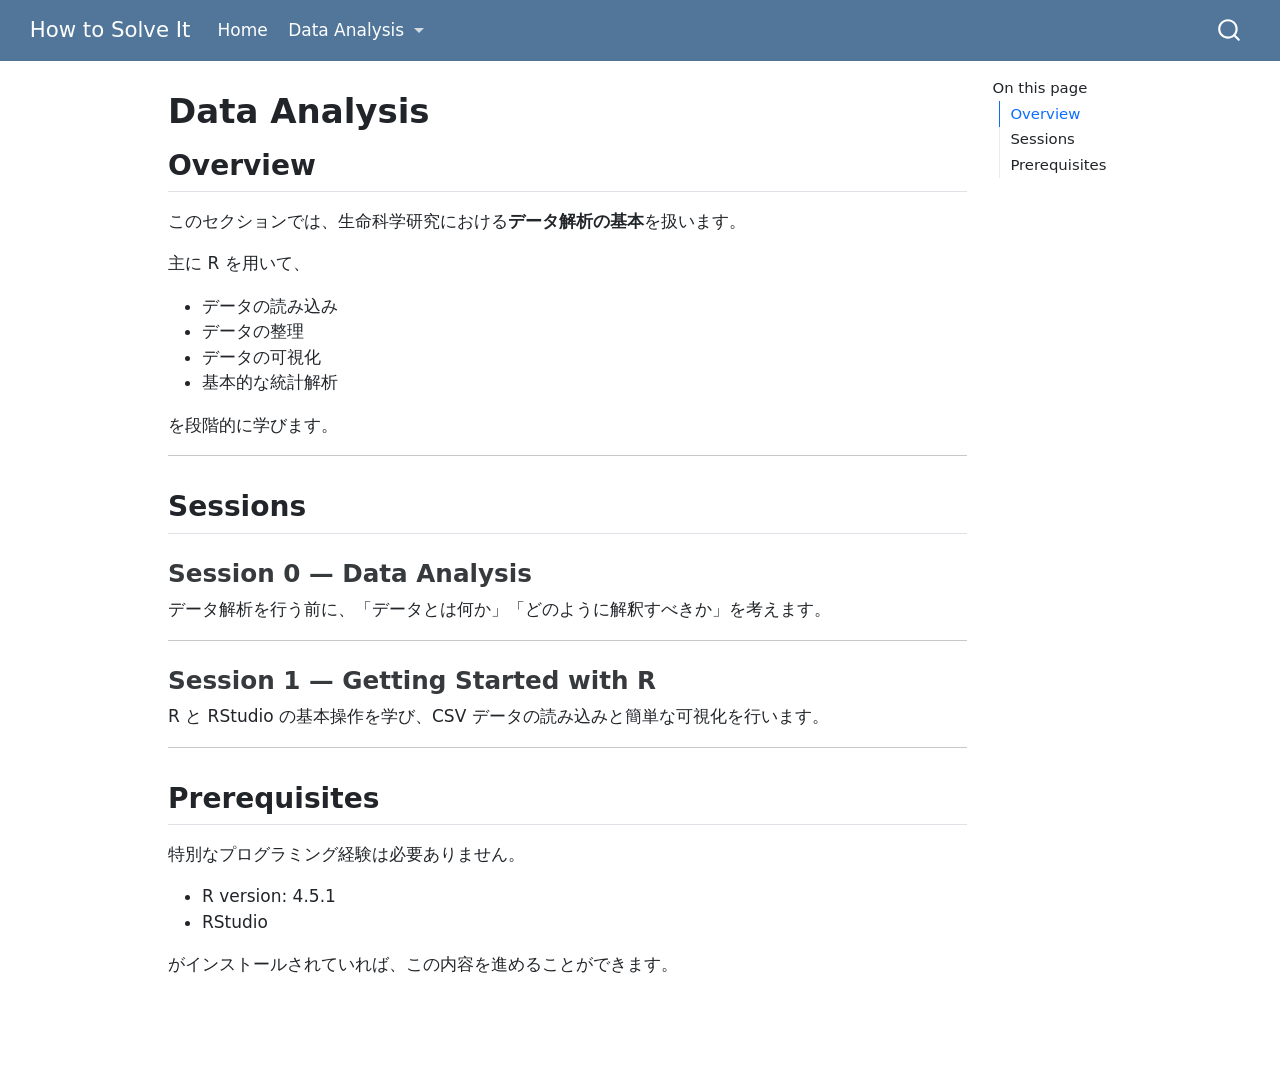
==== docs/data_analysis/how_to_solve_it_data_analysis_index.html @ 35074ee7 "フォルダ構成変更" ====
<!DOCTYPE html>
<html xmlns="http://www.w3.org/1999/xhtml" lang="en" xml:lang="en"><head>

<meta charset="utf-8">
<meta name="generator" content="quarto-1.9.32">

<meta name="viewport" content="width=device-width, initial-scale=1.0, user-scalable=yes">


<title>Data Analysis – How to Solve It</title>
<style>
/* Default styles provided by pandoc.
** See https://pandoc.org/MANUAL.html#variables-for-html for config info.
*/
code{white-space: pre-wrap;}
span.smallcaps{font-variant: small-caps;}
div.columns{display: flex; gap: min(4vw, 1.5em);}
div.column{flex: auto; overflow-x: auto;}
div.hanging-indent{margin-left: 1.5em; text-indent: -1.5em;}
ul.task-list{list-style: none;}
ul.task-list li input[type="checkbox"] {
  width: 0.8em;
  margin: 0 0.8em 0.2em -1em; /* quarto-specific, see https://github.com/quarto-dev/quarto-cli/issues/4556 */ 
  vertical-align: middle;
}
</style>


<script src="../site_libs/quarto-nav/quarto-nav.js"></script>
<script src="../site_libs/quarto-nav/headroom.min.js"></script>
<script src="../site_libs/clipboard/clipboard.min.js"></script>
<script src="../site_libs/quarto-search/autocomplete.umd.js"></script>
<script src="../site_libs/quarto-search/fuse.min.js"></script>
<script src="../site_libs/quarto-search/quarto-search.js"></script>
<meta name="quarto:offset" content="../">
<script src="../site_libs/quarto-html/quarto.js" type="module"></script>
<script src="../site_libs/quarto-html/tabsets/tabsets.js" type="module"></script>
<script src="../site_libs/quarto-html/popper.min.js"></script>
<script src="../site_libs/quarto-html/tippy.umd.min.js"></script>
<script src="../site_libs/quarto-html/anchor.min.js"></script>
<link href="../site_libs/quarto-html/tippy.css" rel="stylesheet">
<link href="../site_libs/quarto-html/quarto-syntax-highlighting-067f8ab80d092ae3595f7402c2c9b667.css" rel="stylesheet" id="quarto-text-highlighting-styles">
<script src="../site_libs/bootstrap/bootstrap.min.js"></script>
<link href="../site_libs/bootstrap/bootstrap-icons.css" rel="stylesheet">
<link href="../site_libs/bootstrap/bootstrap-45431c2918bd31147ddb3fa7038bb99f.min.css" rel="stylesheet" append-hash="true" id="quarto-bootstrap" data-mode="light">
<script id="quarto-search-options" type="application/json">{
  "location": "navbar",
  "copy-button": false,
  "collapse-after": 3,
  "panel-placement": "end",
  "type": "overlay",
  "limit": 50,
  "keyboard-shortcut": [
    "f",
    "/",
    "s"
  ],
  "show-item-context": false,
  "language": {
    "search-no-results-text": "No results",
    "search-matching-documents-text": "matching documents",
    "search-copy-link-title": "Copy link to search",
    "search-hide-matches-text": "Hide additional matches",
    "search-more-match-text": "more match in this document",
    "search-more-matches-text": "more matches in this document",
    "search-clear-button-title": "Clear",
    "search-text-placeholder": "",
    "search-detached-cancel-button-title": "Cancel",
    "search-submit-button-title": "Submit",
    "search-label": "Search"
  }
}</script>


<link rel="stylesheet" href="styles.css">
</head>

<body class="nav-fixed quarto-light">

<div id="quarto-search-results"></div>
  <header id="quarto-header" class="headroom fixed-top">
    <nav class="navbar navbar-expand-lg " data-bs-theme="dark">
      <div class="navbar-container container-fluid">
      <div class="navbar-brand-container mx-auto">
    <a class="navbar-brand" href="../index.html">
    <span class="navbar-title">How to Solve It</span>
    </a>
  </div>
            <div id="quarto-search" class="" title="Search"></div>
          <button class="navbar-toggler" type="button" data-bs-toggle="collapse" data-bs-target="#navbarCollapse" aria-controls="navbarCollapse" role="menu" aria-expanded="false" aria-label="Toggle navigation" onclick="if (window.quartoToggleHeadroom) { window.quartoToggleHeadroom(); }">
  <span class="navbar-toggler-icon"></span>
</button>
          <div class="collapse navbar-collapse" id="navbarCollapse">
            <ul class="navbar-nav navbar-nav-scroll me-auto">
  <li class="nav-item">
    <a class="nav-link" href="../index.html"> 
<span class="menu-text">Home</span></a>
  </li>  
  <li class="nav-item dropdown ">
    <a class="nav-link dropdown-toggle" href="#" id="nav-menu-data-analysis" role="link" data-bs-toggle="dropdown" aria-expanded="false">
 <span class="menu-text">Data Analysis</span>
    </a>
    <ul class="dropdown-menu" aria-labelledby="nav-menu-data-analysis">    
        <li>
    <a class="dropdown-item" href="../data_analysis/index.qmd">
 <span class="dropdown-text">Overview</span></a>
  </li>  
        <li>
    <a class="dropdown-item" href="../data_analysis/session0.qmd">
 <span class="dropdown-text">Session 0</span></a>
  </li>  
        <li>
    <a class="dropdown-item" href="../data_analysis/session1.qmd">
 <span class="dropdown-text">Session 1</span></a>
  </li>  
    </ul>
  </li>
</ul>
          </div> <!-- /navcollapse -->
            <div class="quarto-navbar-tools">
</div>
      </div> <!-- /container-fluid -->
    </nav>
</header>
<!-- content -->
<div id="quarto-content" class="quarto-container page-columns page-rows-contents page-layout-article page-navbar">
<!-- sidebar -->
<!-- margin-sidebar -->
    <div id="quarto-margin-sidebar" class="sidebar margin-sidebar">
        <nav id="TOC" role="doc-toc" class="toc-active">
    <h2 id="toc-title">On this page</h2>
   
  <ul>
  <li><a href="#overview" id="toc-overview" class="nav-link active" data-scroll-target="#overview">Overview</a></li>
  <li><a href="#sessions" id="toc-sessions" class="nav-link" data-scroll-target="#sessions">Sessions</a>
  <ul class="collapse">
  <li><a href="#session-0-data-analysis" id="toc-session-0-data-analysis" class="nav-link" data-scroll-target="#session-0-data-analysis">Session 0 — Data Analysis</a></li>
  <li><a href="#session-1-getting-started-with-r" id="toc-session-1-getting-started-with-r" class="nav-link" data-scroll-target="#session-1-getting-started-with-r">Session 1 — Getting Started with R</a></li>
  </ul></li>
  <li><a href="#prerequisites" id="toc-prerequisites" class="nav-link" data-scroll-target="#prerequisites">Prerequisites</a></li>
  </ul>
</nav>
    </div>
<!-- main -->
<main class="content" id="quarto-document-content">

<header id="title-block-header" class="quarto-title-block default">
<div class="quarto-title">
<h1 class="title">Data Analysis</h1>
</div>



<div class="quarto-title-meta">

    
  
    
  </div>
  


</header>


<section id="overview" class="level2">
<h2 class="anchored" data-anchor-id="overview">Overview</h2>
<p>このセクションでは、生命科学研究における<strong>データ解析の基本</strong>を扱います。</p>
<p>主に R を用いて、</p>
<ul>
<li>データの読み込み</li>
<li>データの整理</li>
<li>データの可視化</li>
<li>基本的な統計解析</li>
</ul>
<p>を段階的に学びます。</p>
<hr>
</section>
<section id="sessions" class="level2">
<h2 class="anchored" data-anchor-id="sessions">Sessions</h2>
<section id="session-0-data-analysis" class="level3">
<h3 class="anchored" data-anchor-id="session-0-data-analysis">Session 0 — Data Analysis</h3>
<p>データ解析を行う前に、「データとは何か」「どのように解釈すべきか」を考えます。</p>
<hr>
</section>
<section id="session-1-getting-started-with-r" class="level3">
<h3 class="anchored" data-anchor-id="session-1-getting-started-with-r">Session 1 — Getting Started with R</h3>
<p>R と RStudio の基本操作を学び、CSV データの読み込みと簡単な可視化を行います。</p>
<hr>
</section>
</section>
<section id="prerequisites" class="level2">
<h2 class="anchored" data-anchor-id="prerequisites">Prerequisites</h2>
<p>特別なプログラミング経験は必要ありません。</p>
<ul>
<li>R version: 4.5.1</li>
<li>RStudio</li>
</ul>
<p>がインストールされていれば、この内容を進めることができます。</p>


</section>

</main> <!-- /main -->
<script id="quarto-html-after-body" type="application/javascript">
  window.document.addEventListener("DOMContentLoaded", function (event) {
    const icon = "";
    const anchorJS = new window.AnchorJS();
    anchorJS.options = {
      placement: 'right',
      icon: icon
    };
    anchorJS.add('.anchored');
    const isCodeAnnotation = (el) => {
      for (const clz of el.classList) {
        if (clz.startsWith('code-annotation-')) {                     
          return true;
        }
      }
      return false;
    }
    const onCopySuccess = function(e) {
      // button target
      const button = e.trigger;
      // don't keep focus
      button.blur();
      // flash "checked"
      button.classList.add('code-copy-button-checked');
      var currentTitle = button.getAttribute("title");
      button.setAttribute("title", "Copied!");
      let tooltip;
      if (window.bootstrap) {
        button.setAttribute("data-bs-toggle", "tooltip");
        button.setAttribute("data-bs-placement", "left");
        button.setAttribute("data-bs-title", "Copied!");
        tooltip = new bootstrap.Tooltip(button, 
          { trigger: "manual", 
            customClass: "code-copy-button-tooltip",
            offset: [0, -8]});
        tooltip.show();    
      }
      setTimeout(function() {
        if (tooltip) {
          tooltip.hide();
          button.removeAttribute("data-bs-title");
          button.removeAttribute("data-bs-toggle");
          button.removeAttribute("data-bs-placement");
        }
        button.setAttribute("title", currentTitle);
        button.classList.remove('code-copy-button-checked');
      }, 1000);
      // clear code selection
      e.clearSelection();
    }
    const getTextToCopy = function(trigger) {
      const outerScaffold = trigger.parentElement.cloneNode(true);
      const codeEl = outerScaffold.querySelector('code');
      for (const childEl of codeEl.children) {
        if (isCodeAnnotation(childEl)) {
          childEl.remove();
        }
      }
      return codeEl.innerText;
    }
    const clipboard = new window.ClipboardJS('.code-copy-button:not([data-in-quarto-modal])', {
      text: getTextToCopy
    });
    clipboard.on('success', onCopySuccess);
    if (window.document.getElementById('quarto-embedded-source-code-modal')) {
      const clipboardModal = new window.ClipboardJS('.code-copy-button[data-in-quarto-modal]', {
        text: getTextToCopy,
        container: window.document.getElementById('quarto-embedded-source-code-modal')
      });
      clipboardModal.on('success', onCopySuccess);
    }
      var localhostRegex = new RegExp(/^(?:http|https):\/\/localhost\:?[0-9]*\//);
      var mailtoRegex = new RegExp(/^mailto:/);
        var filterRegex = new RegExp("https:\/\/canonakym\.github\.io\/how-to-solve-it\/");
      var isInternal = (href) => {
          return filterRegex.test(href) || localhostRegex.test(href) || mailtoRegex.test(href);
      }
      // Inspect non-navigation links and adorn them if external
     var links = window.document.querySelectorAll('a[href]:not(.nav-link):not(.navbar-brand):not(.toc-action):not(.sidebar-link):not(.sidebar-item-toggle):not(.pagination-link):not(.no-external):not([aria-hidden]):not(.dropdown-item):not(.quarto-navigation-tool):not(.about-link)');
      for (var i=0; i<links.length; i++) {
        const link = links[i];
        if (!isInternal(link.href)) {
          // undo the damage that might have been done by quarto-nav.js in the case of
          // links that we want to consider external
          if (link.dataset.originalHref !== undefined) {
            link.href = link.dataset.originalHref;
          }
        }
      }
    function tippyHover(el, contentFn, onTriggerFn, onUntriggerFn) {
      const config = {
        allowHTML: true,
        maxWidth: 500,
        delay: 100,
        arrow: false,
        appendTo: function(el) {
            return el.parentElement;
        },
        interactive: true,
        interactiveBorder: 10,
        theme: 'quarto',
        placement: 'bottom-start',
      };
      if (contentFn) {
        config.content = contentFn;
      }
      if (onTriggerFn) {
        config.onTrigger = onTriggerFn;
      }
      if (onUntriggerFn) {
        config.onUntrigger = onUntriggerFn;
      }
      window.tippy(el, config); 
    }
    const noterefs = window.document.querySelectorAll('a[role="doc-noteref"]');
    for (var i=0; i<noterefs.length; i++) {
      const ref = noterefs[i];
      tippyHover(ref, function() {
        // use id or data attribute instead here
        let href = ref.getAttribute('data-footnote-href') || ref.getAttribute('href');
        try { href = new URL(href).hash; } catch {}
        const id = href.replace(/^#\/?/, "");
        const note = window.document.getElementById(id);
        if (note) {
          return note.innerHTML;
        } else {
          return "";
        }
      });
    }
    const xrefs = window.document.querySelectorAll('a.quarto-xref');
    const processXRef = (id, note) => {
      // Strip column container classes
      const stripColumnClz = (el) => {
        el.classList.remove("page-full", "page-columns");
        if (el.children) {
          for (const child of el.children) {
            stripColumnClz(child);
          }
        }
      }
      stripColumnClz(note)
      if (id === null || id.startsWith('sec-')) {
        // Special case sections, only their first couple elements
        const container = document.createElement("div");
        if (note.children && note.children.length > 2) {
          container.appendChild(note.children[0].cloneNode(true));
          for (let i = 1; i < note.children.length; i++) {
            const child = note.children[i];
            if (child.tagName === "P" && child.innerText === "") {
              continue;
            } else {
              container.appendChild(child.cloneNode(true));
              break;
            }
          }
          if (window.Quarto?.typesetMath) {
            window.Quarto.typesetMath(container);
          }
          return container.innerHTML
        } else {
          if (window.Quarto?.typesetMath) {
            window.Quarto.typesetMath(note);
          }
          return note.innerHTML;
        }
      } else {
        // Remove any anchor links if they are present
        const anchorLink = note.querySelector('a.anchorjs-link');
        if (anchorLink) {
          anchorLink.remove();
        }
        if (window.Quarto?.typesetMath) {
          window.Quarto.typesetMath(note);
        }
        if (note.classList.contains("callout")) {
          return note.outerHTML;
        } else {
          return note.innerHTML;
        }
      }
    }
    for (var i=0; i<xrefs.length; i++) {
      const xref = xrefs[i];
      tippyHover(xref, undefined, function(instance) {
        instance.disable();
        let url = xref.getAttribute('href');
        let hash = undefined; 
        if (url.startsWith('#')) {
          hash = url;
        } else {
          try { hash = new URL(url).hash; } catch {}
        }
        if (hash) {
          const id = hash.replace(/^#\/?/, "");
          const note = window.document.getElementById(id);
          if (note !== null) {
            try {
              const html = processXRef(id, note.cloneNode(true));
              instance.setContent(html);
            } finally {
              instance.enable();
              instance.show();
            }
          } else {
            // See if we can fetch this
            fetch(url.split('#')[0])
            .then(res => res.text())
            .then(html => {
              const parser = new DOMParser();
              const htmlDoc = parser.parseFromString(html, "text/html");
              const note = htmlDoc.getElementById(id);
              if (note !== null) {
                const html = processXRef(id, note);
                instance.setContent(html);
              } 
            }).finally(() => {
              instance.enable();
              instance.show();
            });
          }
        } else {
          // See if we can fetch a full url (with no hash to target)
          // This is a special case and we should probably do some content thinning / targeting
          fetch(url)
          .then(res => res.text())
          .then(html => {
            const parser = new DOMParser();
            const htmlDoc = parser.parseFromString(html, "text/html");
            const note = htmlDoc.querySelector('main.content');
            if (note !== null) {
              // This should only happen for chapter cross references
              // (since there is no id in the URL)
              // remove the first header
              if (note.children.length > 0 && note.children[0].tagName === "HEADER") {
                note.children[0].remove();
              }
              const html = processXRef(null, note);
              instance.setContent(html);
            } 
          }).finally(() => {
            instance.enable();
            instance.show();
          });
        }
      }, function(instance) {
      });
    }
        let selectedAnnoteEl;
        const selectorForAnnotation = ( cell, annotation) => {
          let cellAttr = 'data-code-cell="' + cell + '"';
          let lineAttr = 'data-code-annotation="' +  annotation + '"';
          const selector = 'span[' + cellAttr + '][' + lineAttr + ']';
          return selector;
        }
        const selectCodeLines = (annoteEl) => {
          const doc = window.document;
          const targetCell = annoteEl.getAttribute("data-target-cell");
          const targetAnnotation = annoteEl.getAttribute("data-target-annotation");
          const annoteSpan = window.document.querySelector(selectorForAnnotation(targetCell, targetAnnotation));
          const lines = annoteSpan.getAttribute("data-code-lines").split(",");
          const lineIds = lines.map((line) => {
            return targetCell + "-" + line;
          })
          let top = null;
          let height = null;
          let parent = null;
          if (lineIds.length > 0) {
              //compute the position of the single el (top and bottom and make a div)
              const el = window.document.getElementById(lineIds[0]);
              top = el.offsetTop;
              height = el.offsetHeight;
              parent = el.parentElement.parentElement;
            if (lineIds.length > 1) {
              const lastEl = window.document.getElementById(lineIds[lineIds.length - 1]);
              const bottom = lastEl.offsetTop + lastEl.offsetHeight;
              height = bottom - top;
            }
            if (top !== null && height !== null && parent !== null) {
              // cook up a div (if necessary) and position it 
              let div = window.document.getElementById("code-annotation-line-highlight");
              if (div === null) {
                div = window.document.createElement("div");
                div.setAttribute("id", "code-annotation-line-highlight");
                div.style.position = 'absolute';
                parent.appendChild(div);
              }
              div.style.top = top - 2 + "px";
              div.style.height = height + 4 + "px";
              div.style.left = 0;
              let gutterDiv = window.document.getElementById("code-annotation-line-highlight-gutter");
              if (gutterDiv === null) {
                gutterDiv = window.document.createElement("div");
                gutterDiv.setAttribute("id", "code-annotation-line-highlight-gutter");
                gutterDiv.style.position = 'absolute';
                const codeCell = window.document.getElementById(targetCell);
                const gutter = codeCell.querySelector('.code-annotation-gutter');
                gutter.appendChild(gutterDiv);
              }
              gutterDiv.style.top = top - 2 + "px";
              gutterDiv.style.height = height + 4 + "px";
            }
            selectedAnnoteEl = annoteEl;
          }
        };
        const unselectCodeLines = () => {
          const elementsIds = ["code-annotation-line-highlight", "code-annotation-line-highlight-gutter"];
          elementsIds.forEach((elId) => {
            const div = window.document.getElementById(elId);
            if (div) {
              div.remove();
            }
          });
          selectedAnnoteEl = undefined;
        };
          // Handle positioning of the toggle
      window.addEventListener(
        "resize",
        throttle(() => {
          elRect = undefined;
          if (selectedAnnoteEl) {
            selectCodeLines(selectedAnnoteEl);
          }
        }, 10)
      );
      function throttle(fn, ms) {
      let throttle = false;
      let timer;
        return (...args) => {
          if(!throttle) { // first call gets through
              fn.apply(this, args);
              throttle = true;
          } else { // all the others get throttled
              if(timer) clearTimeout(timer); // cancel #2
              timer = setTimeout(() => {
                fn.apply(this, args);
                timer = throttle = false;
              }, ms);
          }
        };
      }
        // Attach click handler to the DT
        const annoteDls = window.document.querySelectorAll('dt[data-target-cell]');
        for (const annoteDlNode of annoteDls) {
          annoteDlNode.addEventListener('click', (event) => {
            const clickedEl = event.target;
            if (clickedEl !== selectedAnnoteEl) {
              unselectCodeLines();
              const activeEl = window.document.querySelector('dt[data-target-cell].code-annotation-active');
              if (activeEl) {
                activeEl.classList.remove('code-annotation-active');
              }
              selectCodeLines(clickedEl);
              clickedEl.classList.add('code-annotation-active');
            } else {
              // Unselect the line
              unselectCodeLines();
              clickedEl.classList.remove('code-annotation-active');
            }
          });
        }
    const findCites = (el) => {
      const parentEl = el.parentElement;
      if (parentEl) {
        const cites = parentEl.dataset.cites;
        if (cites) {
          return {
            el,
            cites: cites.split(' ')
          };
        } else {
          return findCites(el.parentElement)
        }
      } else {
        return undefined;
      }
    };
    var bibliorefs = window.document.querySelectorAll('a[role="doc-biblioref"]');
    for (var i=0; i<bibliorefs.length; i++) {
      const ref = bibliorefs[i];
      const citeInfo = findCites(ref);
      if (citeInfo) {
        tippyHover(citeInfo.el, function() {
          var popup = window.document.createElement('div');
          citeInfo.cites.forEach(function(cite) {
            var citeDiv = window.document.createElement('div');
            citeDiv.classList.add('hanging-indent');
            citeDiv.classList.add('csl-entry');
            var biblioDiv = window.document.getElementById('ref-' + cite);
            if (biblioDiv) {
              citeDiv.innerHTML = biblioDiv.innerHTML;
            }
            popup.appendChild(citeDiv);
          });
          return popup.innerHTML;
        });
      }
    }
  });
  </script>
</div> <!-- /content -->




</body></html>
---- docs/site_libs/quarto-html/tippy.css ----
.tippy-box[data-animation=fade][data-state=hidden]{opacity:0}[data-tippy-root]{max-width:calc(100vw - 10px)}.tippy-box{position:relative;background-color:#333;color:#fff;border-radius:4px;font-size:14px;line-height:1.4;white-space:normal;outline:0;transition-property:transform,visibility,opacity}.tippy-box[data-placement^=top]>.tippy-arrow{bottom:0}.tippy-box[data-placement^=top]>.tippy-arrow:before{bottom:-7px;left:0;border-width:8px 8px 0;border-top-color:initial;transform-origin:center top}.tippy-box[data-placement^=bottom]>.tippy-arrow{top:0}.tippy-box[data-placement^=bottom]>.tippy-arrow:before{top:-7px;left:0;border-width:0 8px 8px;border-bottom-color:initial;transform-origin:center bottom}.tippy-box[data-placement^=left]>.tippy-arrow{right:0}.tippy-box[data-placement^=left]>.tippy-arrow:before{border-width:8px 0 8px 8px;border-left-color:initial;right:-7px;transform-origin:center left}.tippy-box[data-placement^=right]>.tippy-arrow{left:0}.tippy-box[data-placement^=right]>.tippy-arrow:before{left:-7px;border-width:8px 8px 8px 0;border-right-color:initial;transform-origin:center right}.tippy-box[data-inertia][data-state=visible]{transition-timing-function:cubic-bezier(.54,1.5,.38,1.11)}.tippy-arrow{width:16px;height:16px;color:#333}.tippy-arrow:before{content:"";position:absolute;border-color:transparent;border-style:solid}.tippy-content{position:relative;padding:5px 9px;z-index:1}
---- docs/site_libs/quarto-html/quarto-syntax-highlighting-067f8ab80d092ae3595f7402c2c9b667.css ----
/* quarto syntax highlight colors */
:root {
  --quarto-hl-ot-color: #003B4F;
  --quarto-hl-at-color: #657422;
  --quarto-hl-ss-color: #20794D;
  --quarto-hl-an-color: #5E5E5E;
  --quarto-hl-fu-color: #4758AB;
  --quarto-hl-st-color: #20794D;
  --quarto-hl-cf-color: #003B4F;
  --quarto-hl-op-color: #5E5E5E;
  --quarto-hl-er-color: #AD0000;
  --quarto-hl-bn-color: #AD0000;
  --quarto-hl-al-color: #AD0000;
  --quarto-hl-va-color: #111111;
  --quarto-hl-bu-color: inherit;
  --quarto-hl-ex-color: inherit;
  --quarto-hl-pp-color: #AD0000;
  --quarto-hl-in-color: #5E5E5E;
  --quarto-hl-vs-color: #20794D;
  --quarto-hl-wa-color: #5E5E5E;
  --quarto-hl-do-color: #5E5E5E;
  --quarto-hl-im-color: #00769E;
  --quarto-hl-ch-color: #20794D;
  --quarto-hl-dt-color: #AD0000;
  --quarto-hl-fl-color: #AD0000;
  --quarto-hl-co-color: #5E5E5E;
  --quarto-hl-cv-color: #5E5E5E;
  --quarto-hl-cn-color: #8f5902;
  --quarto-hl-sc-color: #5E5E5E;
  --quarto-hl-dv-color: #AD0000;
  --quarto-hl-kw-color: #003B4F;
}

/* other quarto variables */
:root {
  --quarto-font-monospace: SFMono-Regular, Menlo, Monaco, Consolas, "Liberation Mono", "Courier New", monospace;
}

/* syntax highlight based on Pandoc's rules */
pre > code.sourceCode > span {
  color: #003B4F;
}

code.sourceCode > span {
  color: #003B4F;
}

div.sourceCode,
div.sourceCode pre.sourceCode {
  color: #003B4F;
}

/* Normal */
code span {
  color: #003B4F;
}

/* Alert */
code span.al {
  color: #AD0000;
  font-style: inherit;
}

/* Annotation */
code span.an {
  color: #5E5E5E;
  font-style: inherit;
}

/* Attribute */
code span.at {
  color: #657422;
  font-style: inherit;
}

/* BaseN */
code span.bn {
  color: #AD0000;
  font-style: inherit;
}

/* BuiltIn */
code span.bu {
  font-style: inherit;
}

/* ControlFlow */
code span.cf {
  color: #003B4F;
  font-weight: bold;
  font-style: inherit;
}

/* Char */
code span.ch {
  color: #20794D;
  font-style: inherit;
}

/* Constant */
code span.cn {
  color: #8f5902;
  font-style: inherit;
}

/* Comment */
code span.co {
  color: #5E5E5E;
  font-style: inherit;
}

/* CommentVar */
code span.cv {
  color: #5E5E5E;
  font-style: italic;
}

/* Documentation */
code span.do {
  color: #5E5E5E;
  font-style: italic;
}

/* DataType */
code span.dt {
  color: #AD0000;
  font-style: inherit;
}

/* DecVal */
code span.dv {
  color: #AD0000;
  font-style: inherit;
}

/* Error */
code span.er {
  color: #AD0000;
  font-style: inherit;
}

/* Extension */
code span.ex {
  font-style: inherit;
}

/* Float */
code span.fl {
  color: #AD0000;
  font-style: inherit;
}

/* Function */
code span.fu {
  color: #4758AB;
  font-style: inherit;
}

/* Import */
code span.im {
  color: #00769E;
  font-style: inherit;
}

/* Information */
code span.in {
  color: #5E5E5E;
  font-style: inherit;
}

/* Keyword */
code span.kw {
  color: #003B4F;
  font-weight: bold;
  font-style: inherit;
}

/* Operator */
code span.op {
  color: #5E5E5E;
  font-style: inherit;
}

/* Other */
code span.ot {
  color: #003B4F;
  font-style: inherit;
}

/* Preprocessor */
code span.pp {
  color: #AD0000;
  font-style: inherit;
}

/* SpecialChar */
code span.sc {
  color: #5E5E5E;
  font-style: inherit;
}

/* SpecialString */
code span.ss {
  color: #20794D;
  font-style: inherit;
}

/* String */
code span.st {
  color: #20794D;
  font-style: inherit;
}

/* Variable */
code span.va {
  color: #111111;
  font-style: inherit;
}

/* VerbatimString */
code span.vs {
  color: #20794D;
  font-style: inherit;
}

/* Warning */
code span.wa {
  color: #5E5E5E;
  font-style: italic;
}

.prevent-inlining {
  content: "</";
}

/*# sourceMappingURL=a5a4cf37d387095e188c0de21a92ae1b.css.map */
---- docs/data_analysis/styles.css ----
table {
  margin-left: auto;
  margin-right: auto;
}

table caption {
  text-align: center;
}

.center {
  display: flex;
  justify-content: center;
}

.key-message {
  font-size: 1.15em;
  font-weight: 500;
  border-left: 5px solid #2E86C1;
  padding-left: 1em;
  margin: 1.5em 0;
}
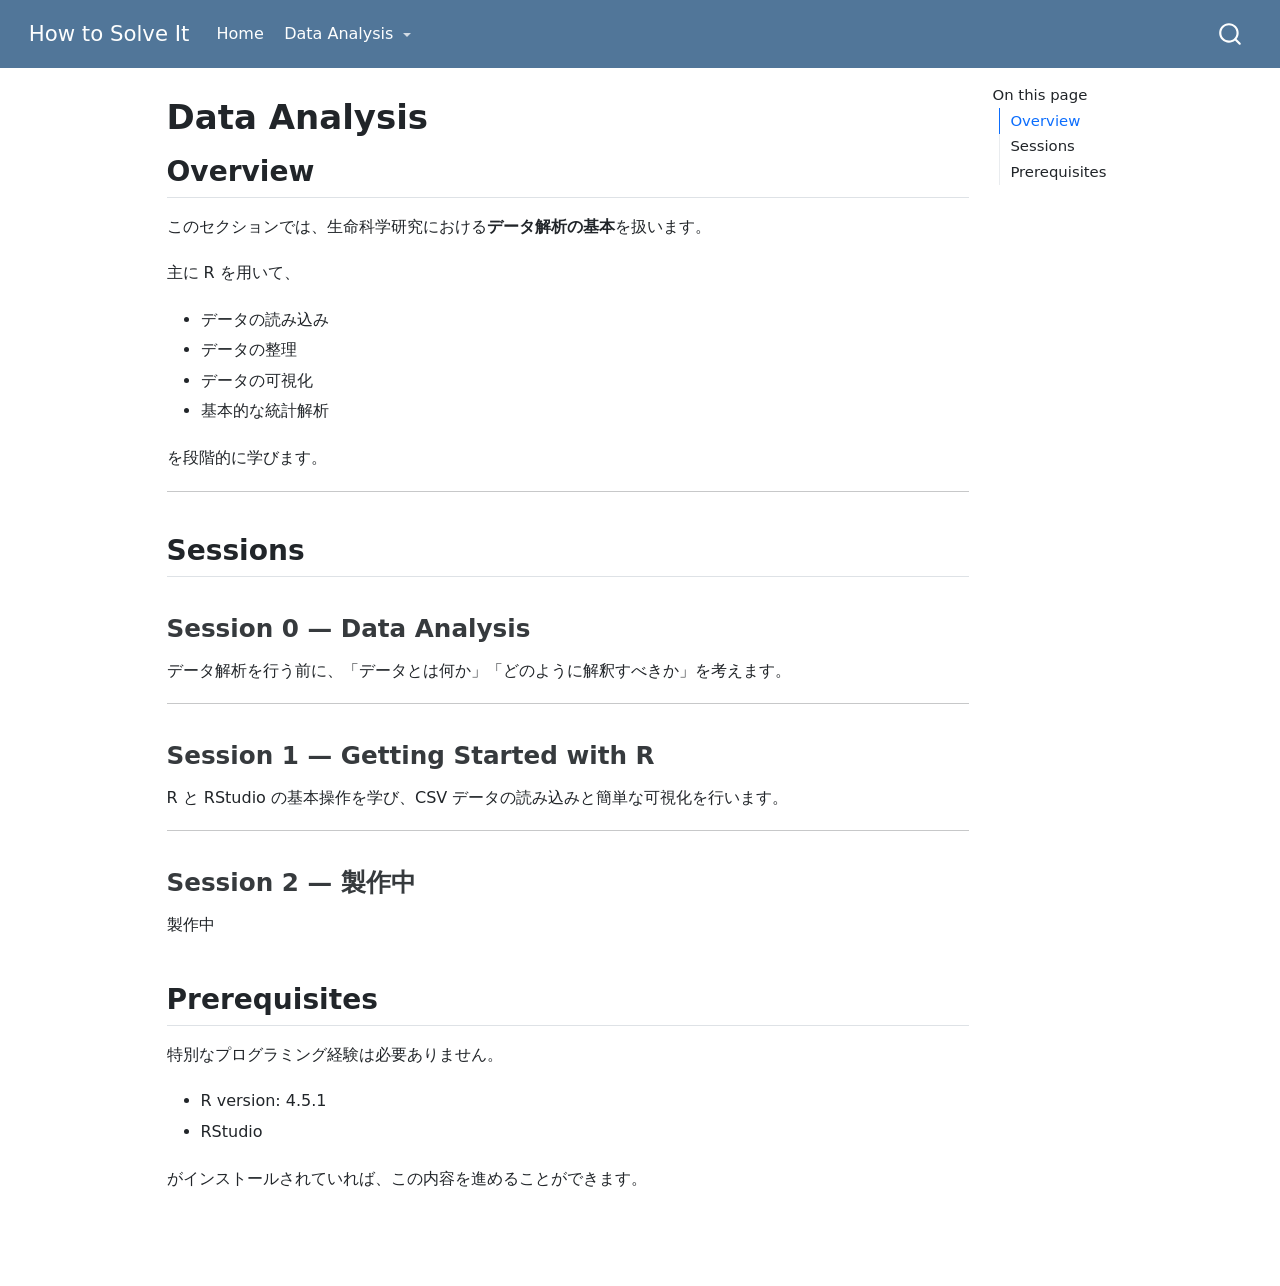
==== commit 34bb5d30: "menuパス修正" ====
--- a/docs/data_analysis/how_to_solve_it_data_analysis_index.html
+++ b/docs/data_analysis/how_to_solve_it_data_analysis_index.html
@@ -102,15 +102,15 @@
     </a>
     <ul class="dropdown-menu" aria-labelledby="nav-menu-data-analysis">    
         <li>
-    <a class="dropdown-item" href="../data_analysis/index.qmd">
+    <a class="dropdown-item" href="../data_analysis/how_to_solve_it_data_analysis_index.html">
  <span class="dropdown-text">Overview</span></a>
   </li>  
         <li>
-    <a class="dropdown-item" href="../data_analysis/session0.qmd">
+    <a class="dropdown-item" href="../data_analysis/how_to_solve_it_session0.qmd">
  <span class="dropdown-text">Session 0</span></a>
   </li>  
         <li>
-    <a class="dropdown-item" href="../data_analysis/session1.qmd">
+    <a class="dropdown-item" href="../data_analysis/how_to_solve_it_session1.qmd">
  <span class="dropdown-text">Session 1</span></a>
   </li>  
     </ul>
@@ -136,6 +136,7 @@
   <ul class="collapse">
   <li><a href="#session-0-data-analysis" id="toc-session-0-data-analysis" class="nav-link" data-scroll-target="#session-0-data-analysis">Session 0 — Data Analysis</a></li>
   <li><a href="#session-1-getting-started-with-r" id="toc-session-1-getting-started-with-r" class="nav-link" data-scroll-target="#session-1-getting-started-with-r">Session 1 — Getting Started with R</a></li>
+  <li><a href="#session-2-製作中" id="toc-session-2-製作中" class="nav-link" data-scroll-target="#session-2-製作中">Session 2 — 製作中</a></li>
   </ul></li>
   <li><a href="#prerequisites" id="toc-prerequisites" class="nav-link" data-scroll-target="#prerequisites">Prerequisites</a></li>
   </ul>
@@ -187,6 +188,10 @@
 <h3 class="anchored" data-anchor-id="session-1-getting-started-with-r">Session 1 — Getting Started with R</h3>
 <p>R と RStudio の基本操作を学び、CSV データの読み込みと簡単な可視化を行います。</p>
 <hr>
+</section>
+<section id="session-2-製作中" class="level3">
+<h3 class="anchored" data-anchor-id="session-2-製作中">Session 2 — 製作中</h3>
+<p>製作中</p>
 </section>
 </section>
 <section id="prerequisites" class="level2">
--- a/docs/data_analysis/styles.css
+++ b/docs/data_analysis/styles.css
@@ -1,3 +1,17 @@
+body {
+  line-height: 1.9;
+  font-size: 16px;
+}
+
+p {
+  margin-bottom: 1em;
+}
+
+h1, h2, h3 {
+  margin-top: 1.5em;
+  margin-bottom: 0.5em;
+}
+
 table {
   margin-left: auto;
   margin-right: auto;
@@ -5,6 +19,10 @@
 
 table caption {
   text-align: center;
+}
+
+.indent {
+  margin-left: 1.5em;
 }
 
 .center {
@@ -16,6 +34,37 @@
   font-size: 1.15em;
   font-weight: 500;
   border-left: 5px solid #2E86C1;
-  padding-left: 1em;
-  margin: 1.5em 0;
+  padding: 1.2em 1.2em 1.2em 1em;
+  margin: 2em 0;
+  border-radius: 6px;
+}
+
+.key-message h3 {
+margin-top: 0;
+margin-bottom: 0.8rem;
+color: #2E86C1;
+}
+
+.session-goal {
+  background: #fff7f7;
+  border-left: 6px solid #c44e52;
+  padding: 1.2rem 1.4rem;
+  margin: 2em 0 2.2em 0;
+  border-radius: 10px;
+}
+
+.session-goal h3 {
+  margin-top: 0;
+  margin-bottom: 0.8rem;
+  color: #9f2f34;
+}
+
+.session-goal ul {
+  margin-bottom: 0;
+}
+
+.callout {
+  margin: 2.5em 0;
+  padding: 1.2em 1.4em;
+  border-radius: 10px;
 }
